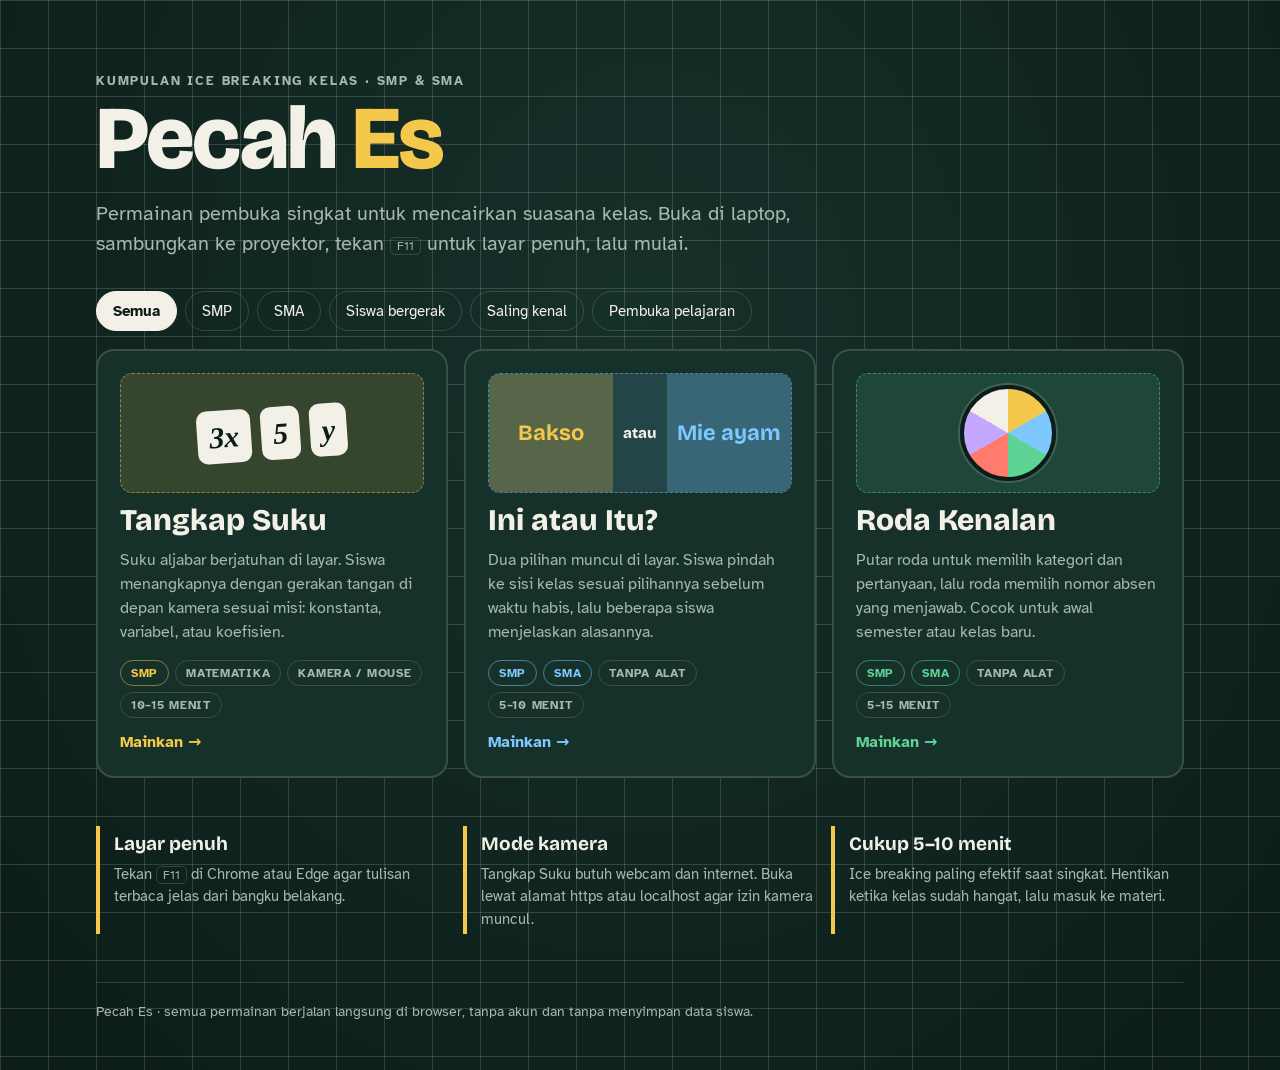
==== index.html @ e79682b7 "Tambah menu utama dan dua ice breaking baru - index.html: menu utama dengan filter jenjang dan jenis" ====
<!doctype html>
<html lang="id">
<head>
<meta charset="utf-8">
<meta name="viewport" content="width=device-width,initial-scale=1">
<title>Pecah Es</title>
<meta name="description" content="Kumpulan ice breaking interaktif untuk kelas SMP dan SMA, siap ditampilkan lewat proyektor.">
<link rel="preconnect" href="https://fonts.googleapis.com">
<link rel="preconnect" href="https://fonts.gstatic.com" crossorigin>
<link href="https://fonts.googleapis.com/css2?family=Atkinson+Hyperlegible:wght@400;700&family=Bricolage+Grotesque:opsz,wght@12..96,700;12..96,800&display=swap" rel="stylesheet">
<link rel="stylesheet" href="assets/base.css">
<style>
.wrap{width:min(1120px,100%);margin:0 auto;padding:clamp(28px,6vw,72px) 16px 48px}
header .lead{margin-top:14px}
.filters{display:flex;flex-wrap:wrap;gap:8px;margin:32px 0 18px}
.filters button{background:transparent;border:1px solid var(--line);border-radius:999px;padding:8px 16px;cursor:pointer;font-size:15px}
.filters button[aria-pressed="true"]{background:var(--chalk);color:var(--board-deep);border-color:var(--chalk);font-weight:700}
.grid{display:grid;grid-template-columns:repeat(auto-fill,minmax(min(320px,100%),1fr));gap:16px}
.game{position:relative;display:flex;flex-direction:column;gap:12px;background:var(--board);border:2px solid var(--line);border-radius:18px;padding:22px;text-decoration:none;transition:transform .15s,border-color .15s;min-width:0}
.game:hover{transform:translateY(-3px);border-color:var(--accent)}
.game:focus-visible{border-color:var(--accent)}
.game .art{height:120px;border-radius:12px;display:grid;place-items:center;background:color-mix(in srgb,var(--accent) 14%,transparent);border:1px dashed color-mix(in srgb,var(--accent) 50%,transparent);font-family:var(--f-display);font-weight:800;font-size:44px;color:var(--accent);overflow:hidden}
.game h3{font-size:clamp(24px,2.6vw,30px)}
.game p{color:var(--chalk-dim)}
.tags{display:flex;flex-wrap:wrap;gap:6px;margin-top:auto;padding-top:4px}
.tags span{font-size:12px;letter-spacing:.06em;text-transform:uppercase;font-weight:700;border:1px solid var(--line);border-radius:999px;padding:3px 10px;color:var(--chalk-dim)}
.tags .lvl{color:var(--accent);border-color:color-mix(in srgb,var(--accent) 50%,transparent)}
.play{font-weight:700;color:var(--accent)}
.empty{color:var(--chalk-dim);padding:20px 0}
.tips{display:grid;grid-template-columns:repeat(auto-fit,minmax(min(240px,100%),1fr));gap:14px;margin-top:48px}
.tips div{border-left:4px solid var(--yellow);padding:4px 0 4px 14px}
.tips b{display:block;font-family:var(--f-display);font-size:19px;margin-bottom:4px}
.tips p{color:var(--chalk-dim);font-size:15px}
footer{margin-top:48px;color:var(--chalk-dim);font-size:14px;border-top:1px solid var(--line);padding-top:18px}
/* ilustrasi kecil kartu */
.mini-chips{display:flex;gap:10px;transform:rotate(-4deg)}
.mini-chips i{font-family:'Times New Roman',serif;font-style:italic;background:var(--chalk);color:var(--board-deep);border-radius:10px;padding:4px 12px;font-size:30px}
.mini-vs{display:grid;grid-template-columns:1fr auto 1fr;align-items:center;width:100%;height:100%;font-size:22px}
.mini-vs b{display:grid;place-items:center;height:100%}
.mini-vs b:first-child{background:color-mix(in srgb,var(--yellow) 25%,transparent);color:var(--yellow)}
.mini-vs b:last-child{background:color-mix(in srgb,var(--sky) 25%,transparent);color:var(--sky)}
.mini-vs em{font-style:normal;font-size:15px;color:var(--chalk);padding:0 10px}
.mini-wheel{width:96px;height:96px;border-radius:50%;background:conic-gradient(var(--yellow) 0 60deg,var(--sky) 0 120deg,var(--good) 0 180deg,var(--bad) 0 240deg,var(--lilac) 0 300deg,var(--chalk) 0);border:4px solid var(--board-deep);box-shadow:0 0 0 2px var(--line)}
</style>
</head>
<body class="chalkboard">
<main class="wrap">
  <header>
    <div class="eyebrow">Kumpulan ice breaking kelas · SMP &amp; SMA</div>
    <h1>Pecah <span>Es</span></h1>
    <p class="lead">Permainan pembuka singkat untuk mencairkan suasana kelas. Buka di laptop, sambungkan ke proyektor, tekan <kbd>F11</kbd> untuk layar penuh, lalu mulai.</p>
  </header>

  <div class="filters" role="group" aria-label="Saring permainan">
    <button type="button" data-f="all" aria-pressed="true">Semua</button>
    <button type="button" data-f="smp" aria-pressed="false">SMP</button>
    <button type="button" data-f="sma" aria-pressed="false">SMA</button>
    <button type="button" data-f="gerak" aria-pressed="false">Siswa bergerak</button>
    <button type="button" data-f="ngobrol" aria-pressed="false">Saling kenal</button>
    <button type="button" data-f="pelajaran" aria-pressed="false">Pembuka pelajaran</button>
  </div>

  <section class="grid" id="grid" aria-label="Daftar ice breaking">
    <a class="game" href="games/tangkap-suku.html" data-tags="smp gerak pelajaran" style="--accent:var(--yellow)">
      <div class="art" aria-hidden="true"><div class="mini-chips"><i>3x</i><i>5</i><i>y</i></div></div>
      <h3>Tangkap Suku</h3>
      <p>Suku aljabar berjatuhan di layar. Siswa menangkapnya dengan gerakan tangan di depan kamera sesuai misi: konstanta, variabel, atau koefisien.</p>
      <div class="tags"><span class="lvl">SMP</span><span>Matematika</span><span>Kamera / mouse</span><span>10–15 menit</span></div>
      <span class="play">Mainkan →</span>
    </a>
    <a class="game" href="games/ini-atau-itu.html" data-tags="smp sma gerak ngobrol" style="--accent:var(--sky)">
      <div class="art" aria-hidden="true"><div class="mini-vs"><b>Bakso</b><em>atau</em><b>Mie ayam</b></div></div>
      <h3>Ini atau Itu?</h3>
      <p>Dua pilihan muncul di layar. Siswa pindah ke sisi kelas sesuai pilihannya sebelum waktu habis, lalu beberapa siswa menjelaskan alasannya.</p>
      <div class="tags"><span class="lvl">SMP</span><span class="lvl">SMA</span><span>Tanpa alat</span><span>5–10 menit</span></div>
      <span class="play">Mainkan →</span>
    </a>
    <a class="game" href="games/roda-kenalan.html" data-tags="smp sma ngobrol" style="--accent:var(--good)">
      <div class="art" aria-hidden="true"><div class="mini-wheel"></div></div>
      <h3>Roda Kenalan</h3>
      <p>Putar roda untuk memilih kategori dan pertanyaan, lalu roda memilih nomor absen yang menjawab. Cocok untuk awal semester atau kelas baru.</p>
      <div class="tags"><span class="lvl">SMP</span><span class="lvl">SMA</span><span>Tanpa alat</span><span>5–15 menit</span></div>
      <span class="play">Mainkan →</span>
    </a>
  </section>
  <p class="empty" id="empty" hidden>Belum ada permainan untuk pilihan ini.</p>

  <section class="tips" aria-label="Tips memakai di kelas">
    <div><b>Layar penuh</b><p>Tekan <kbd>F11</kbd> di Chrome atau Edge agar tulisan terbaca jelas dari bangku belakang.</p></div>
    <div><b>Mode kamera</b><p>Tangkap Suku butuh webcam dan internet. Buka lewat alamat https atau localhost agar izin kamera muncul.</p></div>
    <div><b>Cukup 5–10 menit</b><p>Ice breaking paling efektif saat singkat. Hentikan ketika kelas sudah hangat, lalu masuk ke materi.</p></div>
  </section>

  <footer>Pecah Es · semua permainan berjalan langsung di browser, tanpa akun dan tanpa menyimpan data siswa.</footer>
</main>
<script>
const btns = document.querySelectorAll('.filters button');
const games = document.querySelectorAll('.game');
btns.forEach(b => b.addEventListener('click', () => {
  btns.forEach(x => x.setAttribute('aria-pressed', x === b));
  const f = b.dataset.f;
  let shown = 0;
  games.forEach(g => {
    const on = f === 'all' || g.dataset.tags.split(' ').includes(f);
    g.hidden = !on; if (on) shown++;
  });
  document.getElementById('empty').hidden = shown > 0;
}));
</script>
</body>
</html>
---- assets/base.css ----
/* Gaya bersama: tema papan tulis yang sama dengan Tangkap Suku, dirancang untuk proyektor kelas. */
:root{
  --board:#16302a;
  --board-deep:#0c1c18;
  --chalk:#f3f1e7;
  --chalk-dim:#a9b8ae;
  --yellow:#f4c84a;
  --sky:#7cc8ff;
  --good:#5fd394;
  --bad:#ff7b6b;
  --lilac:#c4a8ff;
  --line:rgba(243,241,231,.16);
  --panel:rgba(12,28,24,.92);
  --f-display:'Bricolage Grotesque','Arial Rounded MT Bold',system-ui,sans-serif;
  --f-body:'Atkinson Hyperlegible',system-ui,-apple-system,'Segoe UI',sans-serif;
  color-scheme:dark;
}
*{box-sizing:border-box}
[hidden]{display:none!important}
html,body{margin:0;min-height:100%}
body{background:var(--board-deep);color:var(--chalk);font-family:var(--f-body);font-size:16px;line-height:1.5}
button,select,input{font:inherit;color:inherit}
a{color:inherit}
:focus-visible{outline:3px solid var(--yellow);outline-offset:3px}
.chalkboard{background:
  linear-gradient(var(--line) 1px,transparent 1px) 0 0/48px 48px,
  linear-gradient(90deg,var(--line) 1px,transparent 1px) 0 0/48px 48px,
  radial-gradient(ellipse at 50% 30%,var(--board),var(--board-deep));}

h1,h2,h3{font-family:var(--f-display);font-weight:800;margin:0;text-wrap:balance;line-height:1.04}
h1{font-size:clamp(44px,7vw,96px);letter-spacing:-.02em}
h1 span,h2 span{color:var(--yellow)}
h2{font-size:clamp(28px,4vw,52px)}
p{margin:0}
.eyebrow{font-size:13px;letter-spacing:.14em;text-transform:uppercase;color:var(--chalk-dim);font-weight:700}
.lead{font-size:clamp(16px,1.6vw,20px);color:var(--chalk-dim);max-width:60ch}
kbd{border:1px solid var(--line);border-radius:5px;padding:1px 6px;font-family:var(--f-body);font-size:12px}
.kbd{font-size:13px;color:var(--chalk-dim)}

.btns{display:flex;flex-wrap:wrap;gap:10px}
.btn{display:inline-flex;align-items:center;gap:8px;border:0;border-radius:12px;padding:13px 20px;font-weight:700;font-size:17px;cursor:pointer;background:var(--yellow);color:var(--board-deep);text-decoration:none}
.btn.ghost{background:transparent;color:var(--chalk);border:2px solid var(--line)}
.btn:hover{filter:brightness(1.06)}
.btn.ghost:hover{border-color:var(--chalk-dim)}
.btn:disabled{opacity:.5;cursor:not-allowed}

.card{background:var(--board);border:2px solid var(--line);border-radius:18px;padding:clamp(20px,3vw,40px);box-shadow:0 30px 80px rgba(0,0,0,.45)}

/* pengaturan (radio pil & checkbox) */
.settings{display:flex;flex-direction:column;gap:14px;background:rgba(12,28,24,.55);border:1px solid var(--line);border-radius:14px;padding:18px}
.field{display:flex;flex-direction:column;gap:6px;border:0;margin:0;padding:0;min-width:0}
.field>legend,.field>span{font-size:13px;letter-spacing:.1em;text-transform:uppercase;color:var(--chalk-dim);font-weight:700;padding:0;margin-bottom:6px}
.seg{display:flex;flex-wrap:wrap;gap:6px}
.seg input{position:absolute;opacity:0;pointer-events:none}
.seg label{border:1px solid var(--line);border-radius:999px;padding:7px 14px;cursor:pointer;font-size:15px}
.seg input:checked+label{background:var(--chalk);color:var(--board-deep);border-color:var(--chalk);font-weight:700}
.seg input:focus-visible+label{outline:3px solid var(--yellow);outline-offset:2px}
.checks{display:flex;flex-direction:column;gap:6px}
.checks label{display:flex;gap:10px;align-items:center;cursor:pointer;font-size:15px}
.checks input{width:18px;height:18px;accent-color:var(--yellow);flex:none}
.num-in{width:7ch;background:var(--board-deep);border:1px solid var(--line);border-radius:10px;padding:7px 10px}

.back{position:fixed;left:16px;top:14px;z-index:5;background:var(--panel);border:1px solid var(--line);border-radius:10px;padding:7px 12px;font-size:14px;text-decoration:none}
.back:hover{border-color:var(--chalk-dim)}

@media (prefers-reduced-motion:reduce){*{transition:none!important;animation:none!important}}
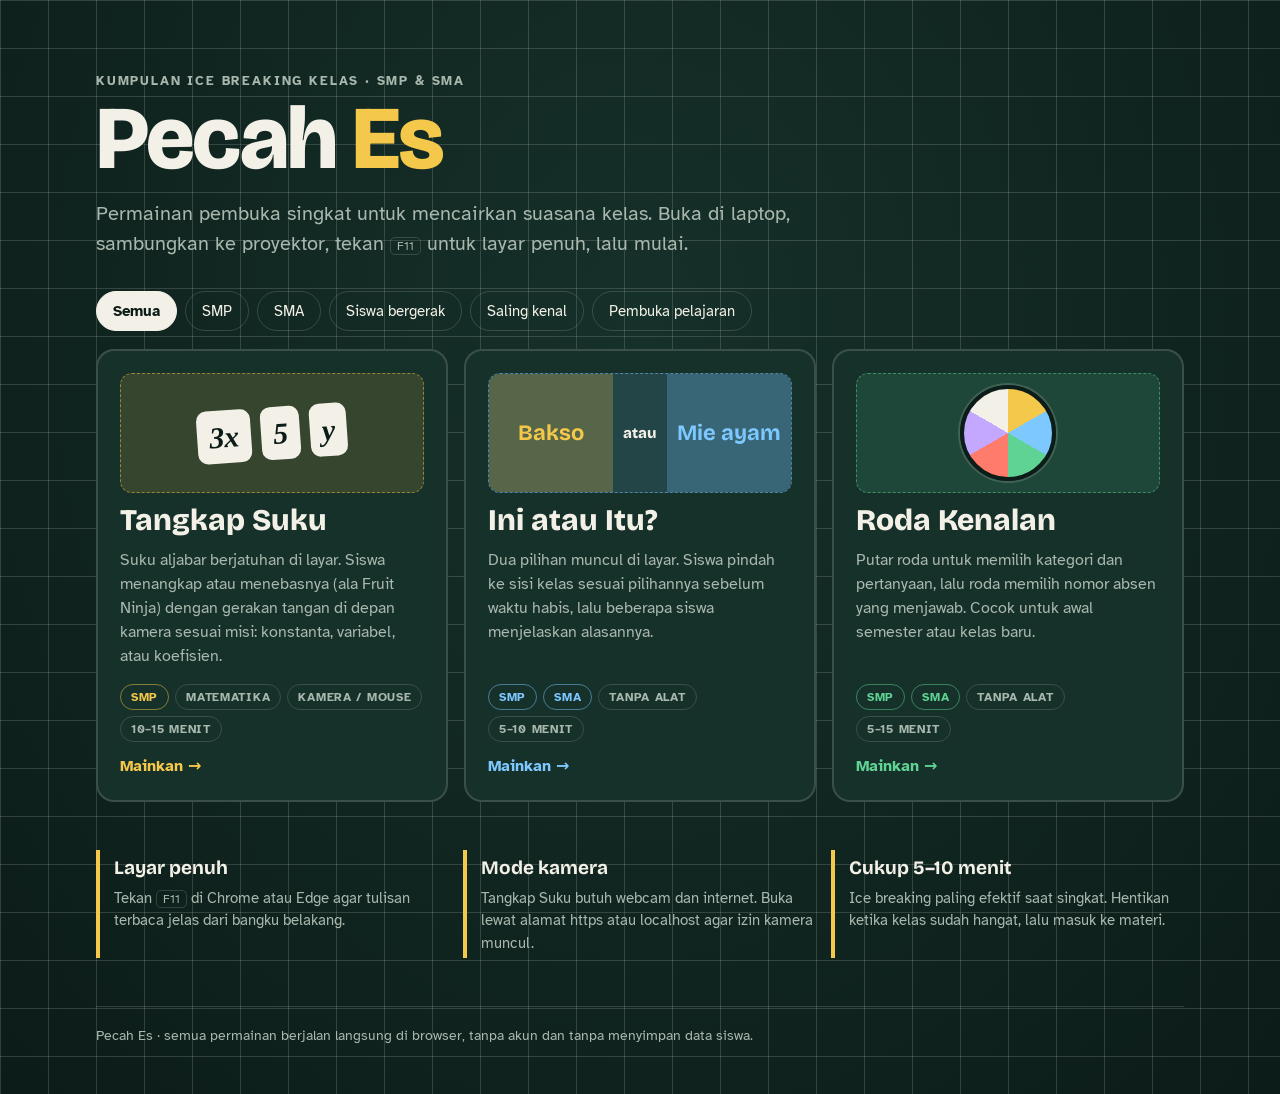
==== commit abdfe945: "Tangkap Suku: tambah gaya Tebas ala Fruit Ninja - Pilihan baru di menu: Tangkap (suku jatuh) atau Te" ====
--- a/index.html
+++ b/index.html
@@ -64,7 +64,7 @@
     <a class="game" href="games/tangkap-suku.html" data-tags="smp gerak pelajaran" style="--accent:var(--yellow)">
       <div class="art" aria-hidden="true"><div class="mini-chips"><i>3x</i><i>5</i><i>y</i></div></div>
       <h3>Tangkap Suku</h3>
-      <p>Suku aljabar berjatuhan di layar. Siswa menangkapnya dengan gerakan tangan di depan kamera sesuai misi: konstanta, variabel, atau koefisien.</p>
+      <p>Suku aljabar berjatuhan di layar. Siswa menangkap atau menebasnya (ala Fruit Ninja) dengan gerakan tangan di depan kamera sesuai misi: konstanta, variabel, atau koefisien.</p>
       <div class="tags"><span class="lvl">SMP</span><span>Matematika</span><span>Kamera / mouse</span><span>10–15 menit</span></div>
       <span class="play">Mainkan →</span>
     </a>
